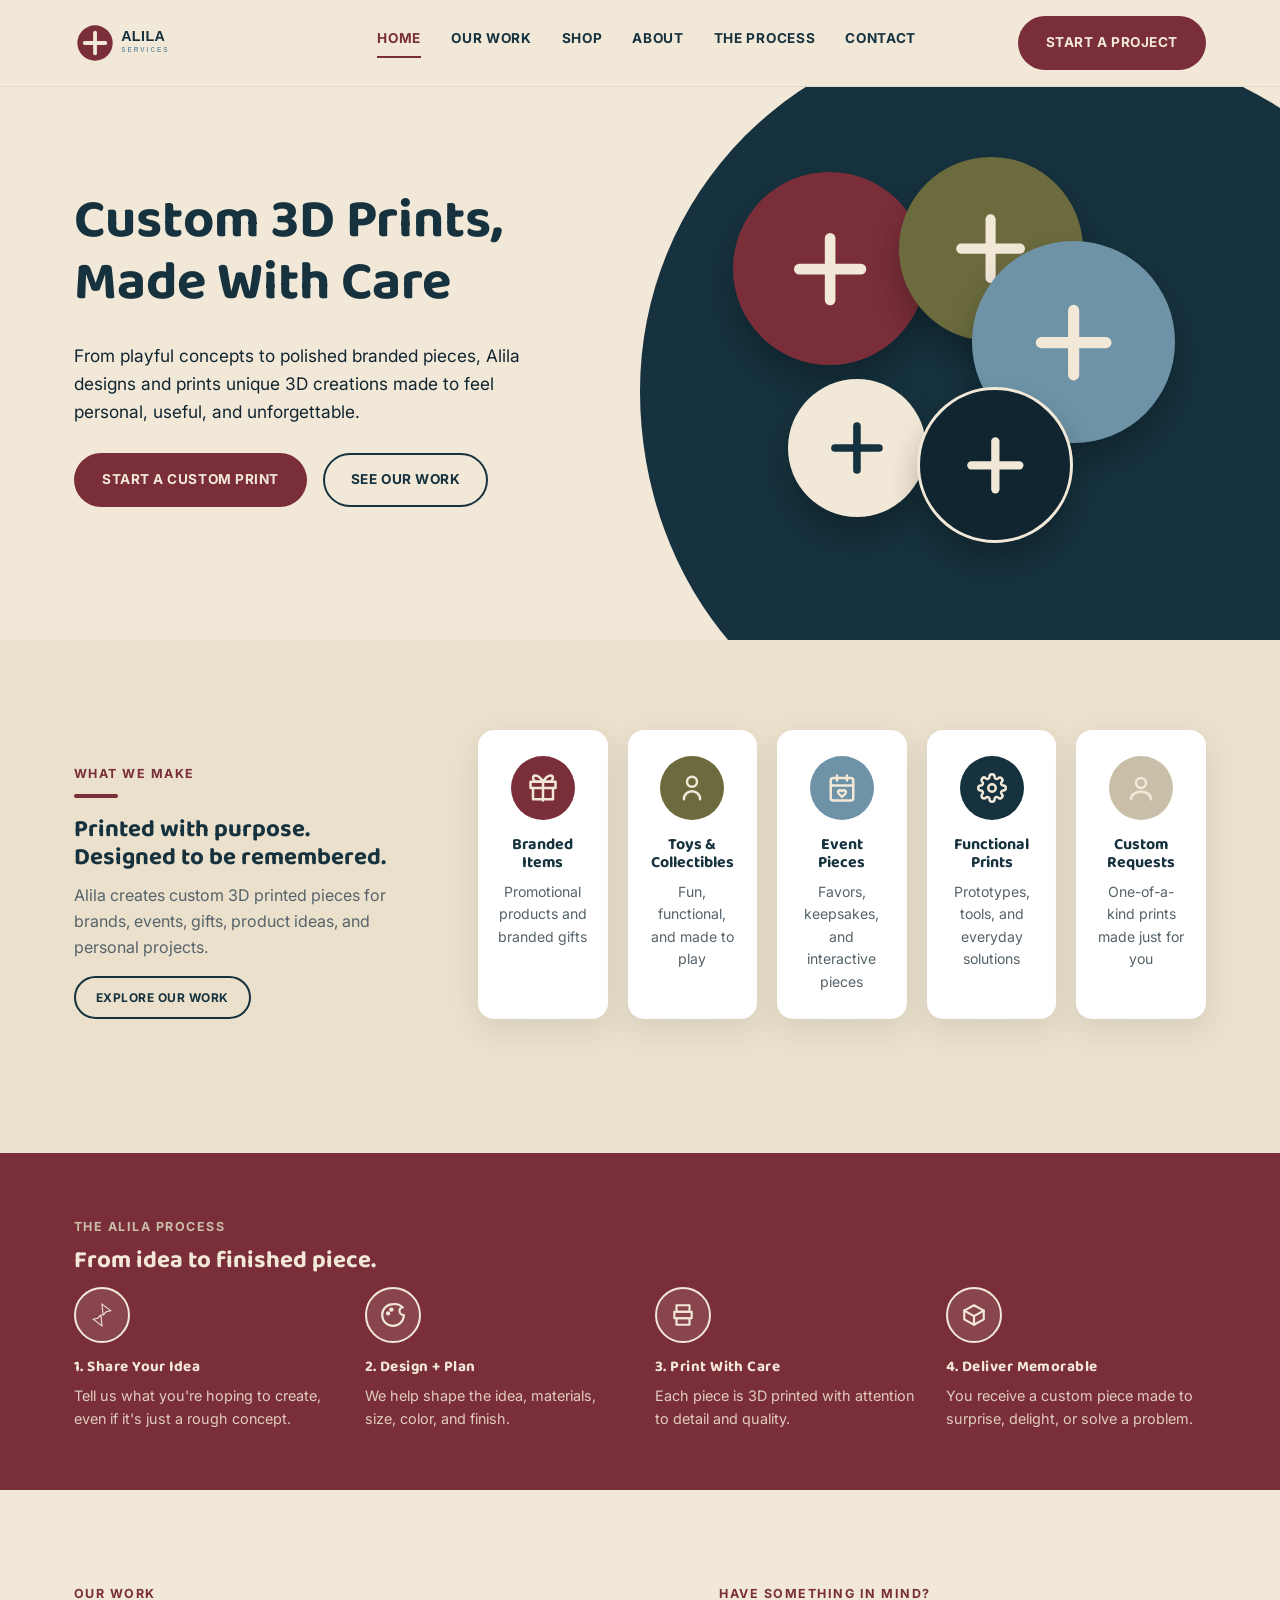
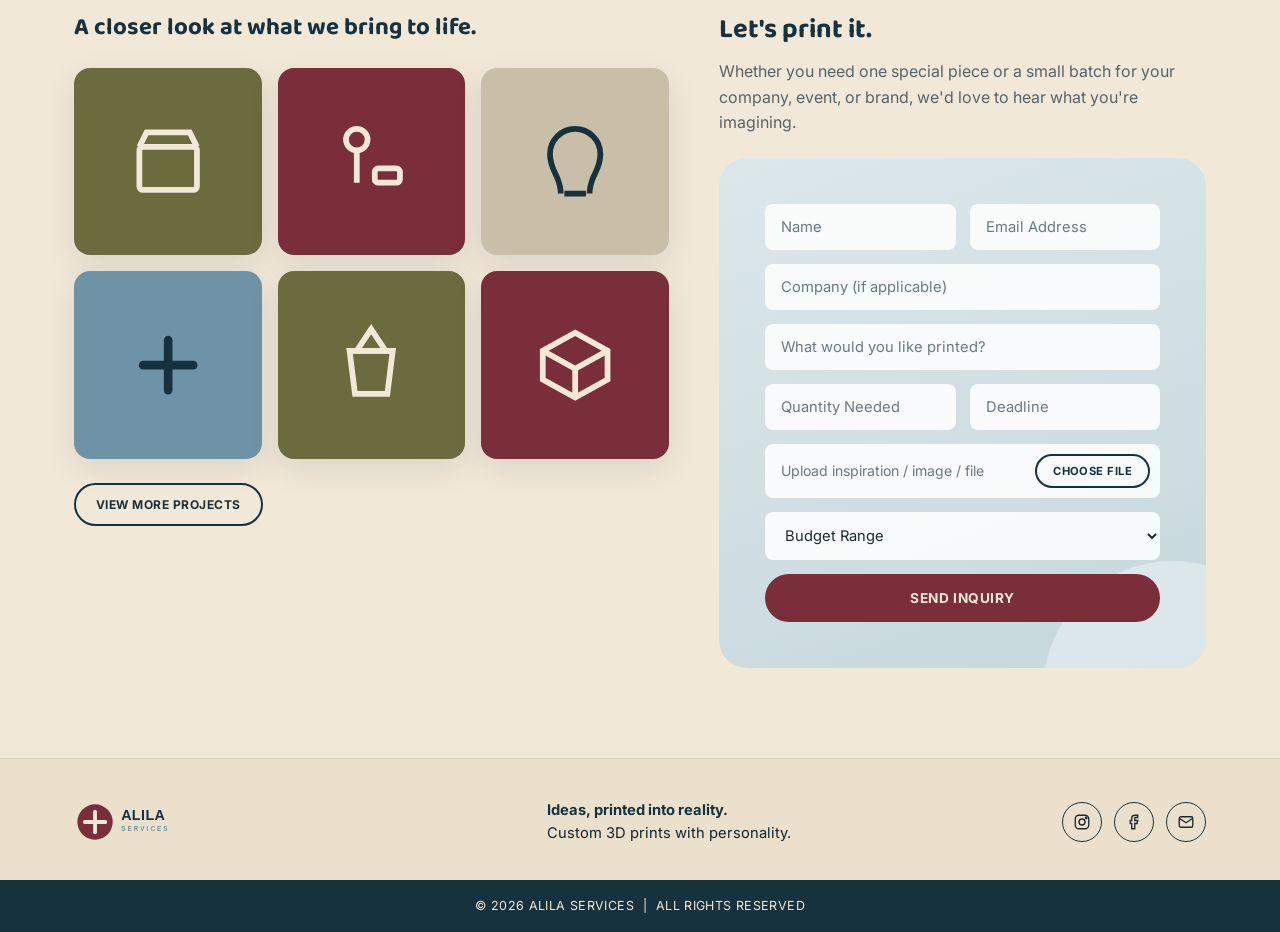
==== index.html @ 11d1a9ea "Add Alila Services multi-page website Home, Our Work, Shop, About, The Process, and Contact pages bu" ====
<!DOCTYPE html>
<html lang="en">
<head>
<meta charset="UTF-8">
<meta name="viewport" content="width=device-width, initial-scale=1.0">
<title>Alila Services | Custom 3D Prints, Made With Care</title>
<meta name="description" content="Alila Services designs and prints custom 3D pieces — branded items, toys, event favors, functional prints, and one-of-a-kind commissions.">
<link rel="icon" href="assets/img/favicon.svg" type="image/svg+xml">
<link rel="stylesheet" href="assets/css/style.css">
</head>
<body>

<!-- ===== Header ===== -->
<header class="site-header">
  <div class="container">
    <a href="index.html" class="brand">
      <img src="assets/img/logo-wordmark.svg" alt="Alila Services">
    </a>
    <nav class="main-nav">
      <a href="index.html" class="active">Home</a>
      <a href="our-work.html">Our Work</a>
      <a href="shop.html">Shop</a>
      <a href="about.html">About</a>
      <a href="process.html">The Process</a>
      <a href="contact.html">Contact</a>
    </nav>
    <div class="header-actions">
      <a href="contact.html" class="btn btn-primary">Start a Project</a>
      <button class="nav-toggle" aria-label="Open menu">
        <span></span><span></span><span></span>
      </button>
    </div>
  </div>
  <nav class="mobile-nav">
    <a href="index.html">Home</a>
    <a href="our-work.html">Our Work</a>
    <a href="shop.html">Shop</a>
    <a href="about.html">About</a>
    <a href="process.html">The Process</a>
    <a href="contact.html">Contact</a>
    <a href="contact.html" class="btn btn-primary btn-block">Start a Project</a>
  </nav>
</header>

<!-- ===== Hero ===== -->
<section class="hero">
  <div class="hero-blob"></div>
  <div class="container">
    <div class="hero-copy">
      <h1>Custom 3D Prints,<br>Made With Care</h1>
      <p class="lead">From playful concepts to polished branded pieces, Alila designs and prints unique 3D creations made to feel personal, useful, and unforgettable.</p>
      <div class="hero-actions">
        <a href="contact.html" class="btn btn-primary">Start a Custom Print</a>
        <a href="our-work.html" class="btn btn-outline">See Our Work</a>
      </div>
    </div>
    <div class="hero-art">
      <div class="coin-cluster">
        <div class="coin c1"><svg viewBox="0 0 100 100"><rect x="45" y="16" width="10" height="68" rx="5" fill="#F2E8D8"/><rect x="16" y="45" width="68" height="10" rx="5" fill="#F2E8D8"/></svg></div>
        <div class="coin c2"><svg viewBox="0 0 100 100"><rect x="45" y="16" width="10" height="68" rx="5" fill="#F2E8D8"/><rect x="16" y="45" width="68" height="10" rx="5" fill="#F2E8D8"/></svg></div>
        <div class="coin c3"><svg viewBox="0 0 100 100"><rect x="45" y="16" width="10" height="68" rx="5" fill="#F2E8D8"/><rect x="16" y="45" width="68" height="10" rx="5" fill="#F2E8D8"/></svg></div>
        <div class="coin c4"><svg viewBox="0 0 100 100"><rect x="45" y="16" width="10" height="68" rx="5" fill="#16323E"/><rect x="16" y="45" width="68" height="10" rx="5" fill="#16323E"/></svg></div>
        <div class="coin c5"><svg viewBox="0 0 100 100"><rect x="45" y="16" width="10" height="68" rx="5" fill="#F2E8D8"/><rect x="16" y="45" width="68" height="10" rx="5" fill="#F2E8D8"/></svg></div>
      </div>
    </div>
  </div>
</section>

<!-- ===== What We Make ===== -->
<section class="section section-soft">
  <div class="container">
    <div class="section-head" style="display:grid;grid-template-columns:1fr 2fr;gap:40px;align-items:end;max-width:none;">
      <div>
        <div class="eyebrow">What We Make</div>
        <div class="rule"></div>
        <h2 style="font-size:1.5rem;">Printed with purpose.<br>Designed to be remembered.</h2>
        <p style="color:#56636a;">Alila creates custom 3D printed pieces for brands, events, gifts, product ideas, and personal projects.</p>
        <a href="our-work.html" class="btn btn-outline btn-sm">Explore Our Work</a>
      </div>
      <div class="grid-5">
        <div class="offer-card">
          <div class="offer-icon bg-maroon"><svg viewBox="0 0 24 24" fill="none" stroke-width="2" stroke-linecap="round" stroke-linejoin="round"><path d="M20 12v9H4v-9"/><path d="M2 7h20v5H2z"/><path d="M12 22V7"/><path d="M12 7S9 2 6 2 4 6 6 7h6z"/><path d="M12 7s3-5 6-5 2 4 0 5h-6z"/></svg></div>
          <h3>Branded Items</h3>
          <p>Promotional products and branded gifts</p>
        </div>
        <div class="offer-card">
          <div class="offer-icon bg-olive"><svg viewBox="0 0 24 24" fill="none" stroke-width="2" stroke-linecap="round" stroke-linejoin="round"><circle cx="12" cy="7" r="4"/><path d="M5.5 21a6.5 6.5 0 0 1 13 0"/></svg></div>
          <h3>Toys &amp; Collectibles</h3>
          <p>Fun, functional, and made to play</p>
        </div>
        <div class="offer-card">
          <div class="offer-icon bg-blue"><svg viewBox="0 0 24 24" fill="none" stroke-width="2" stroke-linecap="round" stroke-linejoin="round"><rect x="3" y="4" width="18" height="18" rx="2"/><path d="M16 2v4M8 2v4M3 10h18"/><path d="M12 14.5c1-1 2.2-1 3 0 .8 1-.5 2.5-3 4.5-2.5-2-3.8-3.5-3-4.5.8-1 2-1 3 0Z"/></svg></div>
          <h3>Event Pieces</h3>
          <p>Favors, keepsakes, and interactive pieces</p>
        </div>
        <div class="offer-card">
          <div class="offer-icon bg-navy"><svg viewBox="0 0 24 24" fill="none" stroke-width="2" stroke-linecap="round" stroke-linejoin="round"><circle cx="12" cy="12" r="3"/><path d="M19.4 15a1.7 1.7 0 0 0 .34 1.87l.06.06a2 2 0 1 1-2.83 2.83l-.06-.06a1.7 1.7 0 0 0-1.87-.34 1.7 1.7 0 0 0-1 1.55V21a2 2 0 0 1-4 0v-.09A1.7 1.7 0 0 0 9 19.4a1.7 1.7 0 0 0-1.87.34l-.06.06a2 2 0 1 1-2.83-2.83l.06-.06A1.7 1.7 0 0 0 4.6 15a1.7 1.7 0 0 0-1.55-1H3a2 2 0 0 1 0-4h.09A1.7 1.7 0 0 0 4.6 9a1.7 1.7 0 0 0-.34-1.87l-.06-.06a2 2 0 1 1 2.83-2.83l.06.06A1.7 1.7 0 0 0 9 4.6a1.7 1.7 0 0 0 1-1.55V3a2 2 0 0 1 4 0v.09a1.7 1.7 0 0 0 1 1.55 1.7 1.7 0 0 0 1.87-.34l.06-.06a2 2 0 1 1 2.83 2.83l-.06.06A1.7 1.7 0 0 0 19.4 9a1.7 1.7 0 0 0 1.55 1H21a2 2 0 0 1 0 4h-.09a1.7 1.7 0 0 0-1.51 1Z"/></svg></div>
          <h3>Functional Prints</h3>
          <p>Prototypes, tools, and everyday solutions</p>
        </div>
        <div class="offer-card">
          <div class="offer-icon bg-tan"><svg viewBox="0 0 24 24" fill="none" stroke-width="2" stroke-linecap="round" stroke-linejoin="round"><circle cx="12" cy="8" r="4"/><path d="M4 21c0-4 4-6 8-6s8 2 8 6"/></svg></div>
          <h3>Custom Requests</h3>
          <p>One-of-a-kind prints made just for you</p>
        </div>
      </div>
    </div>
  </div>
</section>

<!-- ===== Process band ===== -->
<section class="section-tight section-maroon">
  <div class="container">
    <div class="eyebrow on-dark">The Alila Process</div>
    <h2 style="font-size:1.5rem;">From idea to finished piece.</h2>
    <div class="steps">
      <div class="step">
        <div class="step-icon"><svg viewBox="0 0 24 24"><path d="M12 2 L20 8 L16 9 L13 12 Z"/><path d="M12 22 L4 16 L8 15 L11 12 Z"/></svg></div>
        <h3>1. Share Your Idea</h3>
        <p>Tell us what you're hoping to create, even if it's just a rough concept.</p>
      </div>
      <div class="step">
        <div class="step-icon"><svg viewBox="0 0 24 24" stroke-width="2" stroke-linecap="round" stroke-linejoin="round"><path d="M12 2a10 10 0 1 0 10 10 4 4 0 0 1-4-4 3 3 0 0 1 3-3 10 10 0 0 0-9-3Z"/><circle cx="7.5" cy="10.5" r="1"/><circle cx="10.5" cy="7" r="1"/></svg></div>
        <h3>2. Design + Plan</h3>
        <p>We help shape the idea, materials, size, color, and finish.</p>
      </div>
      <div class="step">
        <div class="step-icon"><svg viewBox="0 0 24 24" stroke-width="2" stroke-linecap="round" stroke-linejoin="round"><rect x="6" y="3" width="12" height="6"/><path d="M6 15h12v6H6z"/><path d="M4 9h16v6H4z"/></svg></div>
        <h3>3. Print With Care</h3>
        <p>Each piece is 3D printed with attention to detail and quality.</p>
      </div>
      <div class="step">
        <div class="step-icon"><svg viewBox="0 0 24 24" stroke-width="2" stroke-linecap="round" stroke-linejoin="round"><path d="m21 8-9-5-9 5 9 5 9-5Z"/><path d="M3 8v8l9 5 9-5V8"/><path d="M12 13v8"/></svg></div>
        <h3>4. Deliver Memorable</h3>
        <p>You receive a custom piece made to surprise, delight, or solve a problem.</p>
      </div>
    </div>
  </div>
</section>

<!-- ===== Our Work + Contact ===== -->
<section class="section">
  <div class="container work-split">
    <div>
      <div class="eyebrow">Our Work</div>
      <h2 style="font-size:1.5rem;">A closer look at what we bring to life.</h2>
      <div class="work-grid" style="margin-top:26px;">
        <div class="work-tile bg-olive"><svg viewBox="0 0 24 24" fill="none" stroke="#F2E8D8" stroke-width="1.6"><rect x="4" y="8" width="16" height="12" rx="1"/><path d="M4 8l2-4h12l2 4"/></svg></div>
        <div class="work-tile bg-maroon"><svg viewBox="0 0 24 24" fill="none" stroke="#F2E8D8" stroke-width="1.6"><circle cx="8" cy="6" r="3"/><path d="M8 9v9"/><rect x="13" y="14" width="7" height="4" rx="1"/></svg></div>
        <div class="work-tile bg-tan"><svg viewBox="0 0 24 24" fill="none" stroke="#16323E" stroke-width="1.6"><path d="M9 21h6M8 21c0-5-3-6-3-11a7 7 0 0 1 14 0c0 5-3 6-3 11"/></svg></div>
        <div class="work-tile bg-blue"><svg viewBox="0 0 100 100"><rect x="45" y="16" width="10" height="68" rx="5" fill="#16323E"/><rect x="16" y="45" width="68" height="10" rx="5" fill="#16323E"/></svg></div>
        <div class="work-tile bg-olive"><svg viewBox="0 0 24 24" fill="none" stroke="#F2E8D8" stroke-width="1.6"><path d="M12 2 8 8h8l-4-6Z"/><path d="M6 8h12l-1.5 12h-9L6 8Z"/></svg></div>
        <div class="work-tile bg-maroon"><svg viewBox="0 0 24 24" fill="none" stroke="#F2E8D8" stroke-width="1.6"><path d="M12 3 21 8v8l-9 5-9-5V8l9-5Z"/><path d="M3 8l9 5 9-5M12 13v8"/></svg></div>
      </div>
      <a href="our-work.html" class="btn btn-outline btn-sm" style="margin-top:24px;">View More Projects</a>
    </div>

    <div>
      <div class="eyebrow">Have Something in Mind?</div>
      <h2 style="font-size:1.7rem;">Let's print it.</h2>
      <p style="color:#56636a;margin-bottom:22px;">Whether you need one special piece or a small batch for your company, event, or brand, we'd love to hear what you're imagining.</p>
      <div class="contact-panel">
        <form data-placeholder-form>
          <div class="form-row">
            <input type="text" placeholder="Name" required>
            <input type="email" placeholder="Email Address" required>
          </div>
          <div class="form-row single">
            <input type="text" placeholder="Company (if applicable)">
          </div>
          <div class="form-row single">
            <input type="text" placeholder="What would you like printed?">
          </div>
          <div class="form-row">
            <input type="text" placeholder="Quantity Needed">
            <input type="text" placeholder="Deadline">
          </div>
          <div class="file-row">
            <span>Upload inspiration / image / file</span>
            <button type="button" class="btn btn-outline">Choose File</button>
          </div>
          <div class="form-row single">
            <select>
              <option>Budget Range</option>
              <option>Under $50</option>
              <option>$50 – $150</option>
              <option>$150 – $500</option>
              <option>$500+</option>
            </select>
          </div>
          <button type="submit" class="btn btn-primary btn-block">Send Inquiry</button>
          <p class="form-note" style="display:none;margin-top:12px;font-size:0.82rem;color:var(--navy-dark);"></p>
        </form>
      </div>
    </div>
  </div>
</section>

<!-- ===== Footer ===== -->
<footer class="site-footer">
  <div class="container footer-top">
    <a href="index.html" class="brand">
      <img src="assets/img/logo-wordmark.svg" alt="Alila Services">
    </a>
    <div class="footer-tagline">
      <strong>Ideas, printed into reality.</strong>
      Custom 3D prints with personality.
    </div>
    <div class="footer-social">
      <a href="#" aria-label="Instagram"><svg viewBox="0 0 24 24" fill="none" stroke="currentColor" stroke-width="1.8"><rect x="3" y="3" width="18" height="18" rx="5"/><circle cx="12" cy="12" r="4"/><circle cx="17.5" cy="6.5" r="1"/></svg></a>
      <a href="#" aria-label="Facebook"><svg viewBox="0 0 24 24" fill="none" stroke="currentColor" stroke-width="1.8"><path d="M15 3h-2a4 4 0 0 0-4 4v3H7v4h2v7h4v-7h3l1-4h-4V7a1 1 0 0 1 1-1h3V3Z"/></svg></a>
      <a href="#" aria-label="Email"><svg viewBox="0 0 24 24" fill="none" stroke="currentColor" stroke-width="1.8"><rect x="3" y="5" width="18" height="14" rx="2"/><path d="m3 7 9 6 9-6"/></svg></a>
    </div>
  </div>
  <div class="footer-bottom">© 2026 ALILA SERVICES &nbsp;|&nbsp; ALL RIGHTS RESERVED</div>
</footer>

<script src="assets/js/main.js"></script>
</body>
</html>
---- assets/css/style.css ----
/* ============================================
   Alila Services — shared stylesheet
   ============================================ */

@import url('https://fonts.googleapis.com/css2?family=Baloo+2:wght@500;600;700;800&family=Inter:wght@400;500;600;700&display=swap');

:root {
  --cream: #F2E8D8;
  --cream-soft: #EBE0CC;
  --navy: #16323E;
  --navy-dark: #102530;
  --maroon: #7A2E39;
  --maroon-dark: #632530;
  --olive: #6B6B3E;
  --dusty-blue: #6E93A6;
  --tan: #C9BFA8;
  --ink: #1D2B2F;
  --white: #FFFFFF;

  --font-head: 'Baloo 2', 'Poppins', sans-serif;
  --font-body: 'Inter', system-ui, sans-serif;

  --radius-sm: 8px;
  --radius-md: 16px;
  --radius-lg: 28px;
  --shadow-card: 0 10px 30px rgba(22, 50, 62, 0.10);
  --container: 1180px;
}

* { box-sizing: border-box; }
html { scroll-behavior: smooth; }

body {
  margin: 0;
  background: var(--cream);
  color: var(--ink);
  font-family: var(--font-body);
  line-height: 1.6;
  -webkit-font-smoothing: antialiased;
}

img { max-width: 100%; display: block; }

h1, h2, h3, h4 {
  font-family: var(--font-head);
  color: var(--navy);
  margin: 0 0 0.5em;
  line-height: 1.15;
}

h1 { font-size: clamp(2.2rem, 4.5vw, 3.4rem); }
h2 { font-size: clamp(1.7rem, 3vw, 2.3rem); }
h3 { font-size: 1.25rem; }

p { margin: 0 0 1em; }

a { color: inherit; text-decoration: none; }

.container {
  max-width: var(--container);
  margin: 0 auto;
  padding: 0 24px;
}

.eyebrow {
  display: inline-block;
  font-family: var(--font-body);
  font-weight: 700;
  font-size: 0.78rem;
  letter-spacing: 0.12em;
  text-transform: uppercase;
  color: var(--maroon);
  margin-bottom: 10px;
}
.eyebrow.on-dark { color: var(--tan); }

.rule {
  width: 44px;
  height: 4px;
  border-radius: 2px;
  background: var(--maroon);
  margin: 0 0 18px;
}

/* -------- Buttons -------- */
.btn {
  display: inline-flex;
  align-items: center;
  gap: 8px;
  font-family: var(--font-body);
  font-weight: 700;
  font-size: 0.85rem;
  letter-spacing: 0.04em;
  text-transform: uppercase;
  padding: 14px 26px;
  border-radius: 999px;
  border: 2px solid transparent;
  cursor: pointer;
  transition: transform 0.15s ease, box-shadow 0.15s ease, background 0.15s ease, color 0.15s ease;
  white-space: nowrap;
}
.btn:hover { transform: translateY(-2px); }

.btn-primary {
  background: var(--maroon);
  color: var(--cream);
}
.btn-primary:hover { background: var(--maroon-dark); box-shadow: 0 8px 20px rgba(122,46,57,0.35); }

.btn-outline {
  background: transparent;
  border-color: var(--navy);
  color: var(--navy);
}
.btn-outline:hover { background: var(--navy); color: var(--cream); }

.btn-outline.on-dark {
  border-color: var(--cream);
  color: var(--cream);
}
.btn-outline.on-dark:hover { background: var(--cream); color: var(--navy); }

.btn-light {
  background: var(--cream);
  color: var(--navy);
}
.btn-light:hover { background: var(--white); }

.btn-sm { padding: 10px 20px; font-size: 0.75rem; }
.btn-block { width: 100%; justify-content: center; }

/* -------- Header -------- */
.site-header {
  position: sticky;
  top: 0;
  z-index: 100;
  background: var(--cream);
  border-bottom: 1px solid rgba(22,50,62,0.08);
}
.site-header .container {
  display: flex;
  align-items: center;
  justify-content: space-between;
  padding-top: 16px;
  padding-bottom: 16px;
  gap: 24px;
}
.brand { display: flex; align-items: center; gap: 12px; }
.brand img { height: 42px; width: auto; }

.main-nav {
  display: flex;
  align-items: center;
  gap: 30px;
}
.main-nav a {
  font-weight: 700;
  font-size: 0.85rem;
  letter-spacing: 0.05em;
  text-transform: uppercase;
  color: var(--navy);
  padding-bottom: 6px;
  border-bottom: 2px solid transparent;
  transition: border-color 0.15s ease, color 0.15s ease;
}
.main-nav a:hover,
.main-nav a.active { border-color: var(--maroon); color: var(--maroon); }

.header-actions { display: flex; align-items: center; gap: 22px; }

.nav-toggle {
  display: none;
  background: none;
  border: none;
  cursor: pointer;
  padding: 8px;
}
.nav-toggle span {
  display: block;
  width: 26px;
  height: 3px;
  margin: 5px 0;
  background: var(--navy);
  border-radius: 2px;
}

/* -------- Hero -------- */
.hero {
  position: relative;
  overflow: hidden;
  padding: 70px 0 100px;
}
.hero-blob {
  position: absolute;
  top: -10%;
  right: -12%;
  width: 62%;
  height: 130%;
  background: var(--navy);
  border-radius: 45% 55% 60% 40% / 50% 45% 55% 50%;
  z-index: 0;
}
.hero .container {
  position: relative;
  z-index: 1;
  display: grid;
  grid-template-columns: 1fr 1fr;
  gap: 50px;
  align-items: center;
}
.hero-copy p.lead {
  font-size: 1.08rem;
  max-width: 44ch;
  color: var(--navy-dark);
}
.hero-actions {
  display: flex;
  gap: 16px;
  margin-top: 28px;
  flex-wrap: wrap;
}
.hero-art {
  position: relative;
  min-height: 380px;
  display: flex;
  align-items: center;
  justify-content: center;
}
.coin-cluster {
  position: relative;
  width: 100%;
  max-width: 460px;
  aspect-ratio: 1.2 / 1;
}
.coin {
  position: absolute;
  border-radius: 50%;
  display: flex;
  align-items: center;
  justify-content: center;
  box-shadow: 0 18px 30px rgba(0,0,0,0.25);
}
.coin svg { width: 55%; height: 55%; }
.coin.c1 { width: 42%; aspect-ratio:1; background: var(--maroon); top: 4%; left: 6%; }
.coin.c2 { width: 40%; aspect-ratio:1; background: var(--olive); top: 0; left: 42%; }
.coin.c3 { width: 44%; aspect-ratio:1; background: var(--dusty-blue); top: 22%; left: 58%; }
.coin.c4 { width: 30%; aspect-ratio:1; background: var(--cream); top: 58%; left: 18%; }
.coin.c5 { width: 34%; aspect-ratio:1; background: var(--navy-dark); top: 60%; left: 46%; border: 3px solid var(--cream); }

/* -------- Sections -------- */
.section { padding: 90px 0; }
.section-tight { padding: 60px 0; }
.section-maroon { background: var(--maroon); color: var(--cream); }
.section-maroon h2, .section-maroon h3 { color: var(--cream); }
.section-navy { background: var(--navy); color: var(--cream); }
.section-navy h2, .section-navy h3 { color: var(--cream); }
.section-soft { background: var(--cream-soft); }

.section-head { max-width: 640px; margin-bottom: 44px; }
.section-head.center { margin-left: auto; margin-right: auto; text-align: center; }

/* -------- What we make cards -------- */
.grid-5 {
  display: grid;
  grid-template-columns: repeat(5, 1fr);
  gap: 20px;
}
.offer-card {
  background: var(--white);
  border-radius: var(--radius-md);
  padding: 26px 20px;
  text-align: center;
  box-shadow: var(--shadow-card);
}
.offer-icon {
  width: 64px;
  height: 64px;
  border-radius: 50%;
  margin: 0 auto 16px;
  display: flex;
  align-items: center;
  justify-content: center;
}
.offer-icon svg { width: 30px; height: 30px; stroke: var(--cream); }
.offer-card h3 { font-size: 1rem; margin-bottom: 8px; }
.offer-card p { font-size: 0.88rem; color: #56636a; margin: 0; }

.bg-maroon { background: var(--maroon); }
.bg-olive { background: var(--olive); }
.bg-blue { background: var(--dusty-blue); }
.bg-navy { background: var(--navy); }
.bg-tan { background: var(--tan); }

/* -------- Process steps -------- */
.steps {
  display: grid;
  grid-template-columns: repeat(4, 1fr);
  gap: 30px;
  margin-top: 10px;
}
.step { position: relative; padding-left: 0; }
.step-icon {
  width: 56px;
  height: 56px;
  border-radius: 50%;
  background: rgba(242,232,216,0.12);
  border: 2px solid var(--cream);
  display: flex;
  align-items: center;
  justify-content: center;
  margin-bottom: 16px;
}
.step-icon svg { width: 26px; height: 26px; stroke: var(--cream); fill: none; }
.step h3 { font-size: 0.95rem; letter-spacing: 0.03em; }
.step p { font-size: 0.9rem; opacity: 0.85; margin: 0; }

/* -------- Work / gallery grid -------- */
.work-split {
  display: grid;
  grid-template-columns: 1.1fr 0.9fr;
  gap: 50px;
  align-items: start;
}
.work-grid {
  display: grid;
  grid-template-columns: repeat(3, 1fr);
  gap: 16px;
}
.work-tile {
  aspect-ratio: 1;
  border-radius: var(--radius-md);
  overflow: hidden;
  position: relative;
  box-shadow: var(--shadow-card);
  display: flex;
  align-items: center;
  justify-content: center;
}
.work-tile svg { width: 46%; height: 46%; }
.work-tile .tile-label {
  position: absolute;
  bottom: 10px;
  left: 12px;
  right: 12px;
  font-size: 0.72rem;
  font-weight: 700;
  letter-spacing: 0.04em;
  text-transform: uppercase;
  color: rgba(255,255,255,0.9);
}

.gallery-filters {
  display: flex;
  flex-wrap: wrap;
  gap: 10px;
  margin-bottom: 34px;
}
.filter-btn {
  border: 2px solid var(--navy);
  background: transparent;
  color: var(--navy);
  padding: 9px 18px;
  border-radius: 999px;
  font-weight: 700;
  font-size: 0.8rem;
  letter-spacing: 0.03em;
  text-transform: uppercase;
  cursor: pointer;
  transition: all 0.15s ease;
}
.filter-btn:hover { background: rgba(22,50,62,0.08); }
.filter-btn.active { background: var(--navy); color: var(--cream); }

.gallery-grid {
  display: grid;
  grid-template-columns: repeat(3, 1fr);
  gap: 22px;
}
.gallery-item { display: none; }
.gallery-item.show { display: block; }
.gallery-card {
  border-radius: var(--radius-md);
  overflow: hidden;
  box-shadow: var(--shadow-card);
  background: var(--white);
}
.gallery-thumb {
  aspect-ratio: 1;
  display: flex;
  align-items: center;
  justify-content: center;
}
.gallery-thumb svg { width: 42%; height: 42%; }
.gallery-card-body { padding: 16px 18px 20px; }
.gallery-card-body h3 { font-size: 1rem; margin-bottom: 4px; }
.gallery-tag {
  display: inline-block;
  font-size: 0.7rem;
  font-weight: 700;
  letter-spacing: 0.04em;
  text-transform: uppercase;
  color: var(--maroon);
}

/* -------- Contact form -------- */
.contact-panel {
  background: var(--dusty-blue);
  background: linear-gradient(160deg, #DCE7EA 0%, #C6D8DD 100%);
  border-radius: var(--radius-lg);
  padding: 46px;
  position: relative;
  overflow: hidden;
}
.contact-panel::after {
  content: "";
  position: absolute;
  bottom: -30%;
  right: -20%;
  width: 260px;
  height: 260px;
  background: rgba(255,255,255,0.35);
  border-radius: 50%;
}
.contact-panel form { position: relative; z-index: 1; }

.form-row { display: grid; grid-template-columns: 1fr 1fr; gap: 14px; margin-bottom: 14px; }
.form-row.single { grid-template-columns: 1fr; }

input, select, textarea {
  width: 100%;
  font-family: var(--font-body);
  font-size: 0.92rem;
  padding: 14px 16px;
  border: none;
  border-radius: var(--radius-sm);
  background: rgba(255,255,255,0.85);
  color: var(--ink);
}
input::placeholder, textarea::placeholder { color: #6b7a80; }
textarea { resize: vertical; min-height: 90px; }

.file-row {
  display: flex;
  align-items: center;
  justify-content: space-between;
  background: rgba(255,255,255,0.85);
  border-radius: var(--radius-sm);
  padding: 10px 10px 10px 16px;
  margin-bottom: 14px;
  font-size: 0.88rem;
  color: #6b7a80;
}
.file-row .btn { padding: 8px 16px; font-size: 0.7rem; }

/* -------- Product / shop cards -------- */
.product-grid {
  display: grid;
  grid-template-columns: repeat(3, 1fr);
  gap: 26px;
}
.product-card {
  background: var(--white);
  border-radius: var(--radius-md);
  overflow: hidden;
  box-shadow: var(--shadow-card);
  display: flex;
  flex-direction: column;
}
.product-thumb {
  aspect-ratio: 1;
  display: flex;
  align-items: center;
  justify-content: center;
  position: relative;
}
.product-thumb svg { width: 40%; height: 40%; }
.product-badge {
  position: absolute;
  top: 12px;
  left: 12px;
  background: var(--maroon);
  color: var(--cream);
  font-size: 0.68rem;
  font-weight: 700;
  letter-spacing: 0.04em;
  text-transform: uppercase;
  padding: 5px 10px;
  border-radius: 999px;
}
.product-body { padding: 18px 20px 22px; display: flex; flex-direction: column; gap: 10px; flex: 1; }
.product-body h3 { margin: 0; font-size: 1.02rem; }
.product-price { font-family: var(--font-head); font-weight: 700; color: var(--maroon); font-size: 1.15rem; }
.product-desc { font-size: 0.86rem; color: #56636a; margin: 0; flex: 1; }

/* -------- Testimonials / stats -------- */
.stats-row {
  display: grid;
  grid-template-columns: repeat(4, 1fr);
  gap: 20px;
  text-align: center;
}
.stat h2 { color: var(--cream); margin-bottom: 4px; }
.stat p { text-transform: uppercase; letter-spacing: 0.05em; font-size: 0.78rem; opacity: 0.85; margin: 0; }

.social-strip {
  display: flex;
  align-items: center;
  justify-content: center;
  gap: 40px;
  flex-wrap: wrap;
  padding: 34px 0;
}
.social-strip a {
  display: flex;
  align-items: center;
  gap: 10px;
  font-weight: 700;
  font-size: 0.9rem;
  color: var(--navy);
}
.social-strip svg { width: 22px; height: 22px; }

/* -------- Two column content -------- */
.split {
  display: grid;
  grid-template-columns: 1fr 1fr;
  gap: 60px;
  align-items: center;
}
.split.reverse .split-media { order: 2; }
.split-media {
  border-radius: var(--radius-lg);
  min-height: 340px;
  display: flex;
  align-items: center;
  justify-content: center;
}
.split-media svg { width: 34%; height: 34%; }

/* -------- Footer -------- */
.site-footer {
  background: var(--cream-soft);
  border-top: 1px solid rgba(22,50,62,0.08);
  padding: 40px 0 0;
}
.footer-top {
  display: flex;
  align-items: center;
  justify-content: space-between;
  gap: 30px;
  flex-wrap: wrap;
  padding-bottom: 34px;
}
.footer-tagline { font-size: 0.92rem; color: var(--navy-dark); }
.footer-tagline strong { display: block; color: var(--navy); }
.footer-social { display: flex; gap: 12px; }
.footer-social a {
  width: 40px;
  height: 40px;
  border-radius: 50%;
  border: 1.5px solid var(--navy);
  display: flex;
  align-items: center;
  justify-content: center;
  transition: background 0.15s ease, color 0.15s ease;
}
.footer-social svg { width: 18px; height: 18px; }
.footer-social a:hover { background: var(--navy); color: var(--cream); }
.footer-bottom {
  background: var(--navy);
  color: var(--cream);
  text-align: center;
  font-size: 0.78rem;
  letter-spacing: 0.03em;
  padding: 16px 0;
}

/* -------- Page hero (inner pages) -------- */
.page-hero {
  padding: 56px 0 40px;
  border-bottom: 1px solid rgba(22,50,62,0.08);
}
.page-hero .eyebrow { margin-bottom: 6px; }
.page-hero p.lead { max-width: 60ch; color: var(--navy-dark); }
.breadcrumb { font-size: 0.8rem; color: var(--maroon); font-weight: 700; margin-bottom: 10px; }

/* -------- CTA banner -------- */
.cta-banner {
  border-radius: var(--radius-lg);
  padding: 60px;
  text-align: center;
  background: var(--navy);
  color: var(--cream);
}
.cta-banner h2 { color: var(--cream); }
.cta-actions { display: flex; gap: 16px; justify-content: center; margin-top: 20px; flex-wrap: wrap; }

/* -------- Responsive -------- */
@media (max-width: 980px) {
  .main-nav { display: none; }
  .nav-toggle { display: block; }
  .header-actions .btn-primary { display: none; }
  .hero .container, .split, .work-split { grid-template-columns: 1fr; }
  .hero-art { min-height: 300px; }
  .grid-5 { grid-template-columns: repeat(2, 1fr); }
  .steps { grid-template-columns: repeat(2, 1fr); }
  .product-grid, .gallery-grid, .work-grid { grid-template-columns: repeat(2, 1fr); }
  .stats-row { grid-template-columns: repeat(2, 1fr); }
  .form-row { grid-template-columns: 1fr; }
  .footer-top { flex-direction: column; text-align: center; }
}

@media (max-width: 600px) {
  .grid-5, .product-grid, .gallery-grid, .work-grid, .stats-row { grid-template-columns: 1fr 1fr; }
  .cta-banner { padding: 40px 24px; }
  .contact-panel { padding: 28px; }
}

/* -------- Mobile nav drawer -------- */
.mobile-nav {
  display: none;
  flex-direction: column;
  background: var(--cream);
  border-bottom: 1px solid rgba(22,50,62,0.08);
  padding: 10px 24px 22px;
}
.mobile-nav.open { display: flex; }
.mobile-nav a {
  padding: 12px 0;
  font-weight: 700;
  text-transform: uppercase;
  font-size: 0.85rem;
  color: var(--navy);
  border-bottom: 1px solid rgba(22,50,62,0.08);
}
.mobile-nav .btn { margin-top: 16px; }
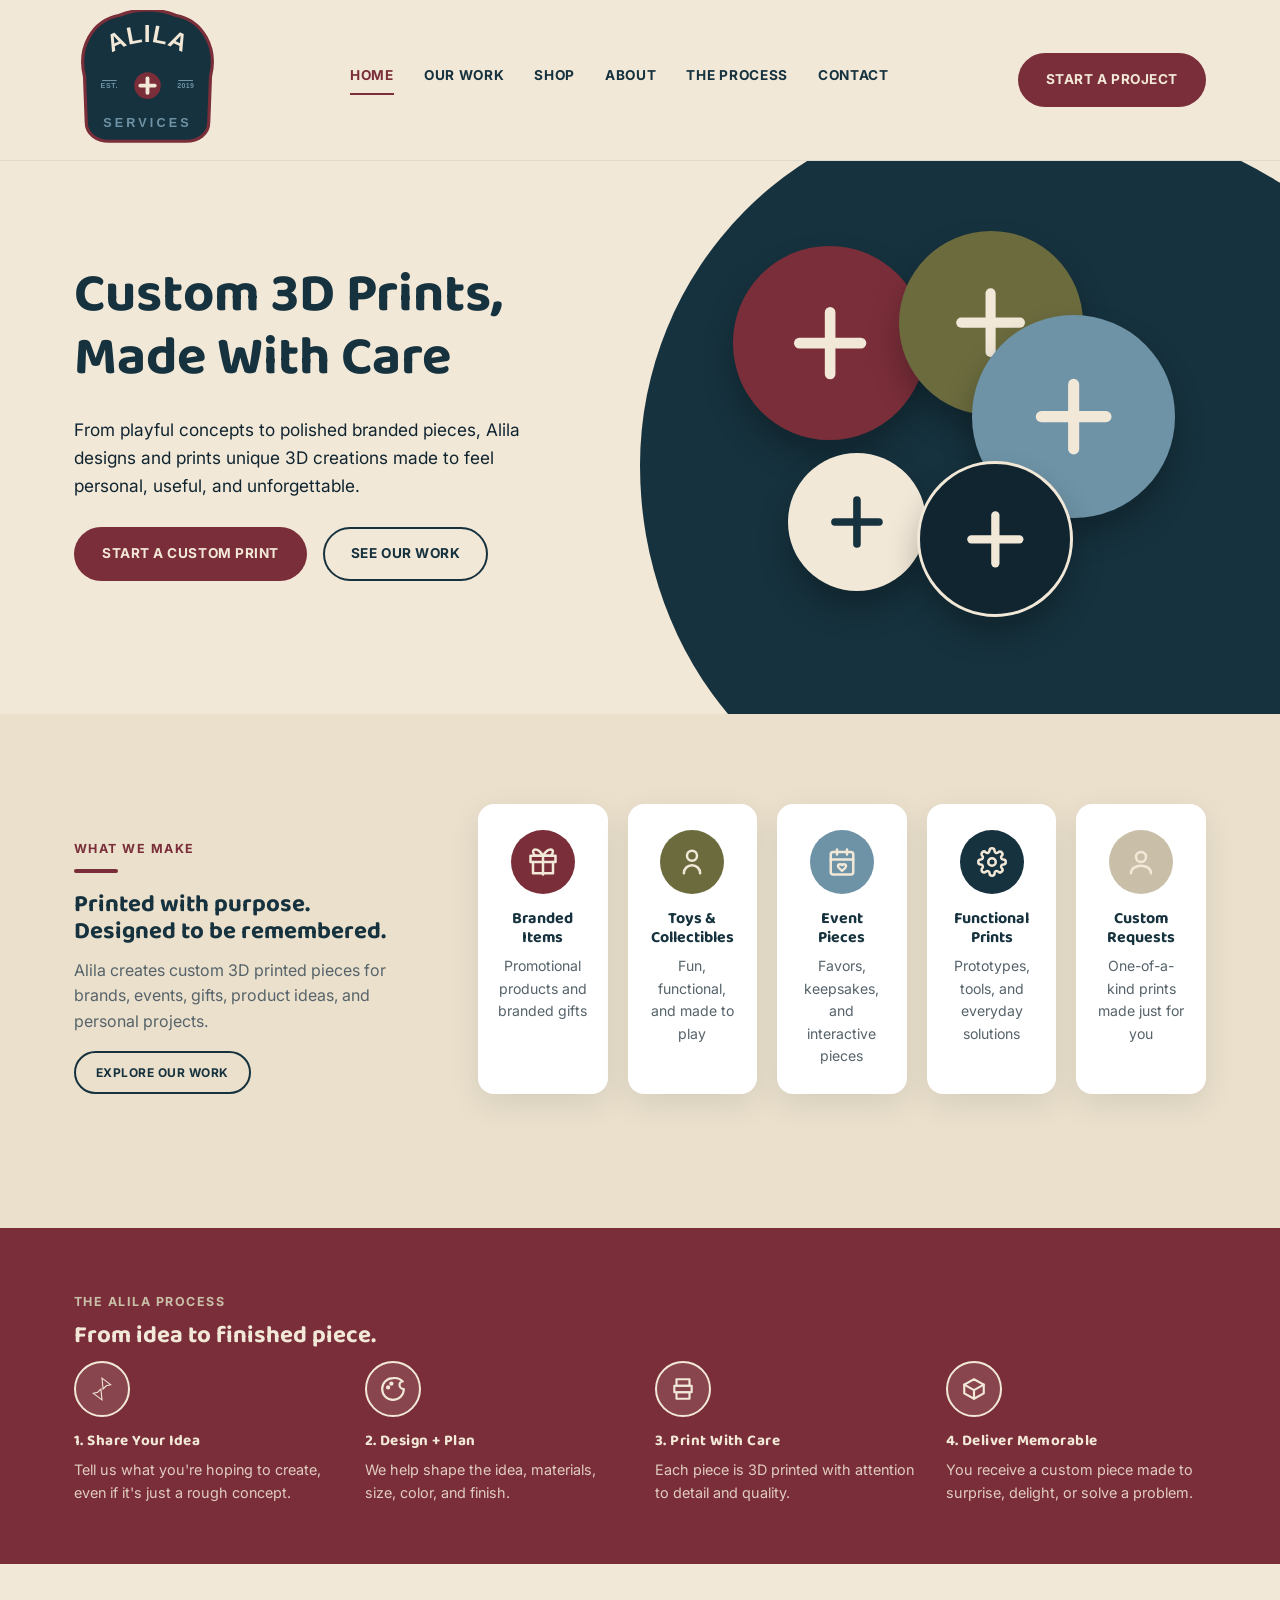
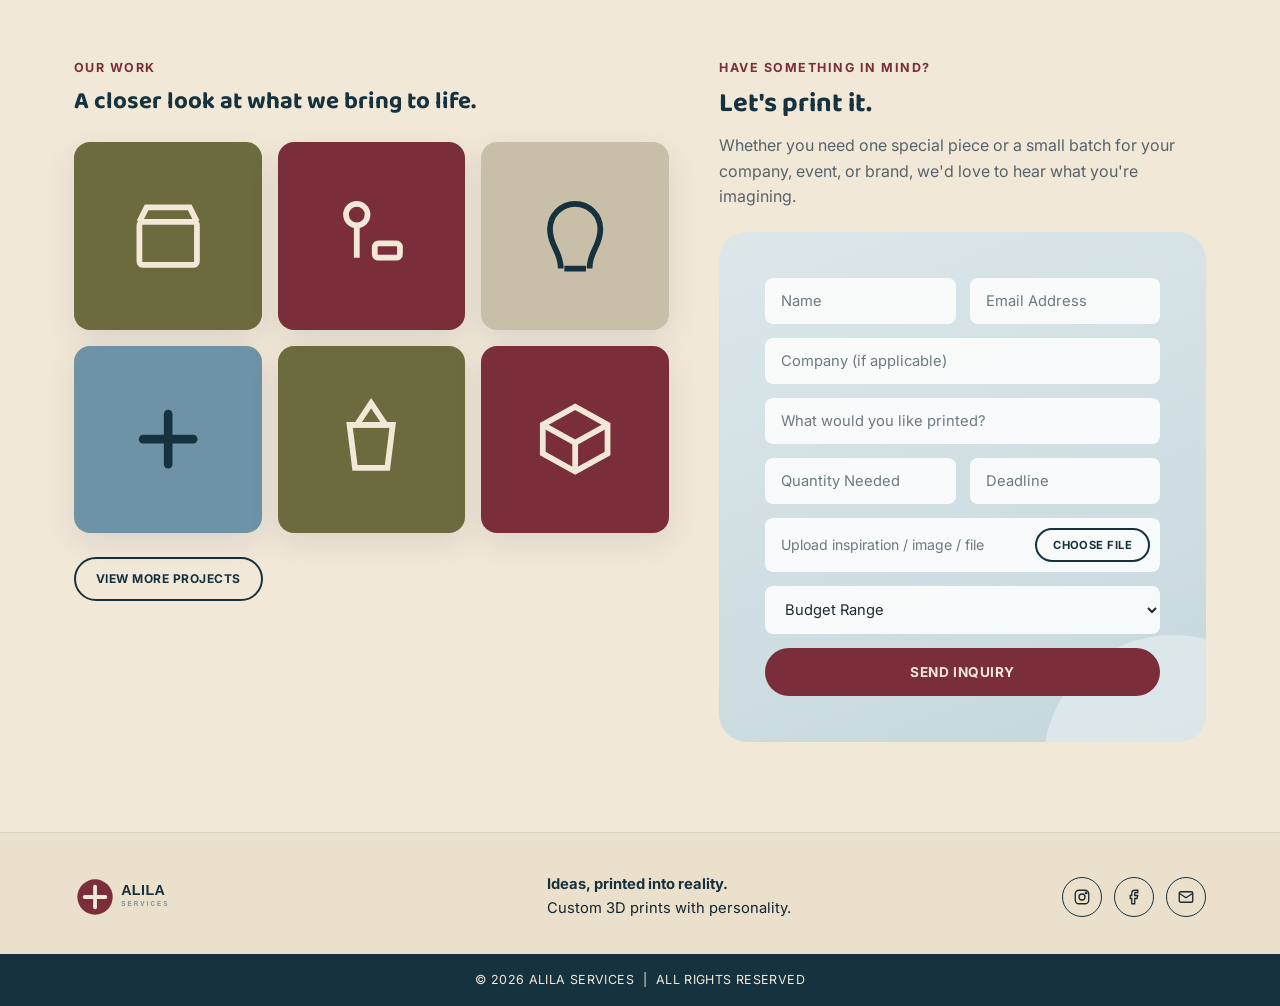
==== commit 172488c2: "Swap header logo for the real Alila badge mark, sized up Recreated the provided badge logo (arched A" ====
--- a/index.html
+++ b/index.html
@@ -14,7 +14,7 @@
 <header class="site-header">
   <div class="container">
     <a href="index.html" class="brand">
-      <img src="assets/img/logo-wordmark.svg" alt="Alila Services">
+      <img src="assets/img/logo-badge.svg" alt="Alila Services" class="brand-badge">
     </a>
     <nav class="main-nav">
       <a href="index.html" class="active">Home</a>
--- a/assets/css/style.css
+++ b/assets/css/style.css
@@ -141,12 +141,13 @@
   display: flex;
   align-items: center;
   justify-content: space-between;
-  padding-top: 16px;
-  padding-bottom: 16px;
+  padding-top: 10px;
+  padding-bottom: 10px;
   gap: 24px;
 }
 .brand { display: flex; align-items: center; gap: 12px; }
 .brand img { height: 42px; width: auto; }
+.brand img.brand-badge { height: 140px; }
 
 .main-nav {
   display: flex;
@@ -600,6 +601,7 @@
   .main-nav { display: none; }
   .nav-toggle { display: block; }
   .header-actions .btn-primary { display: none; }
+  .brand img.brand-badge { height: 84px; }
   .hero .container, .split, .work-split { grid-template-columns: 1fr; }
   .hero-art { min-height: 300px; }
   .grid-5 { grid-template-columns: repeat(2, 1fr); }
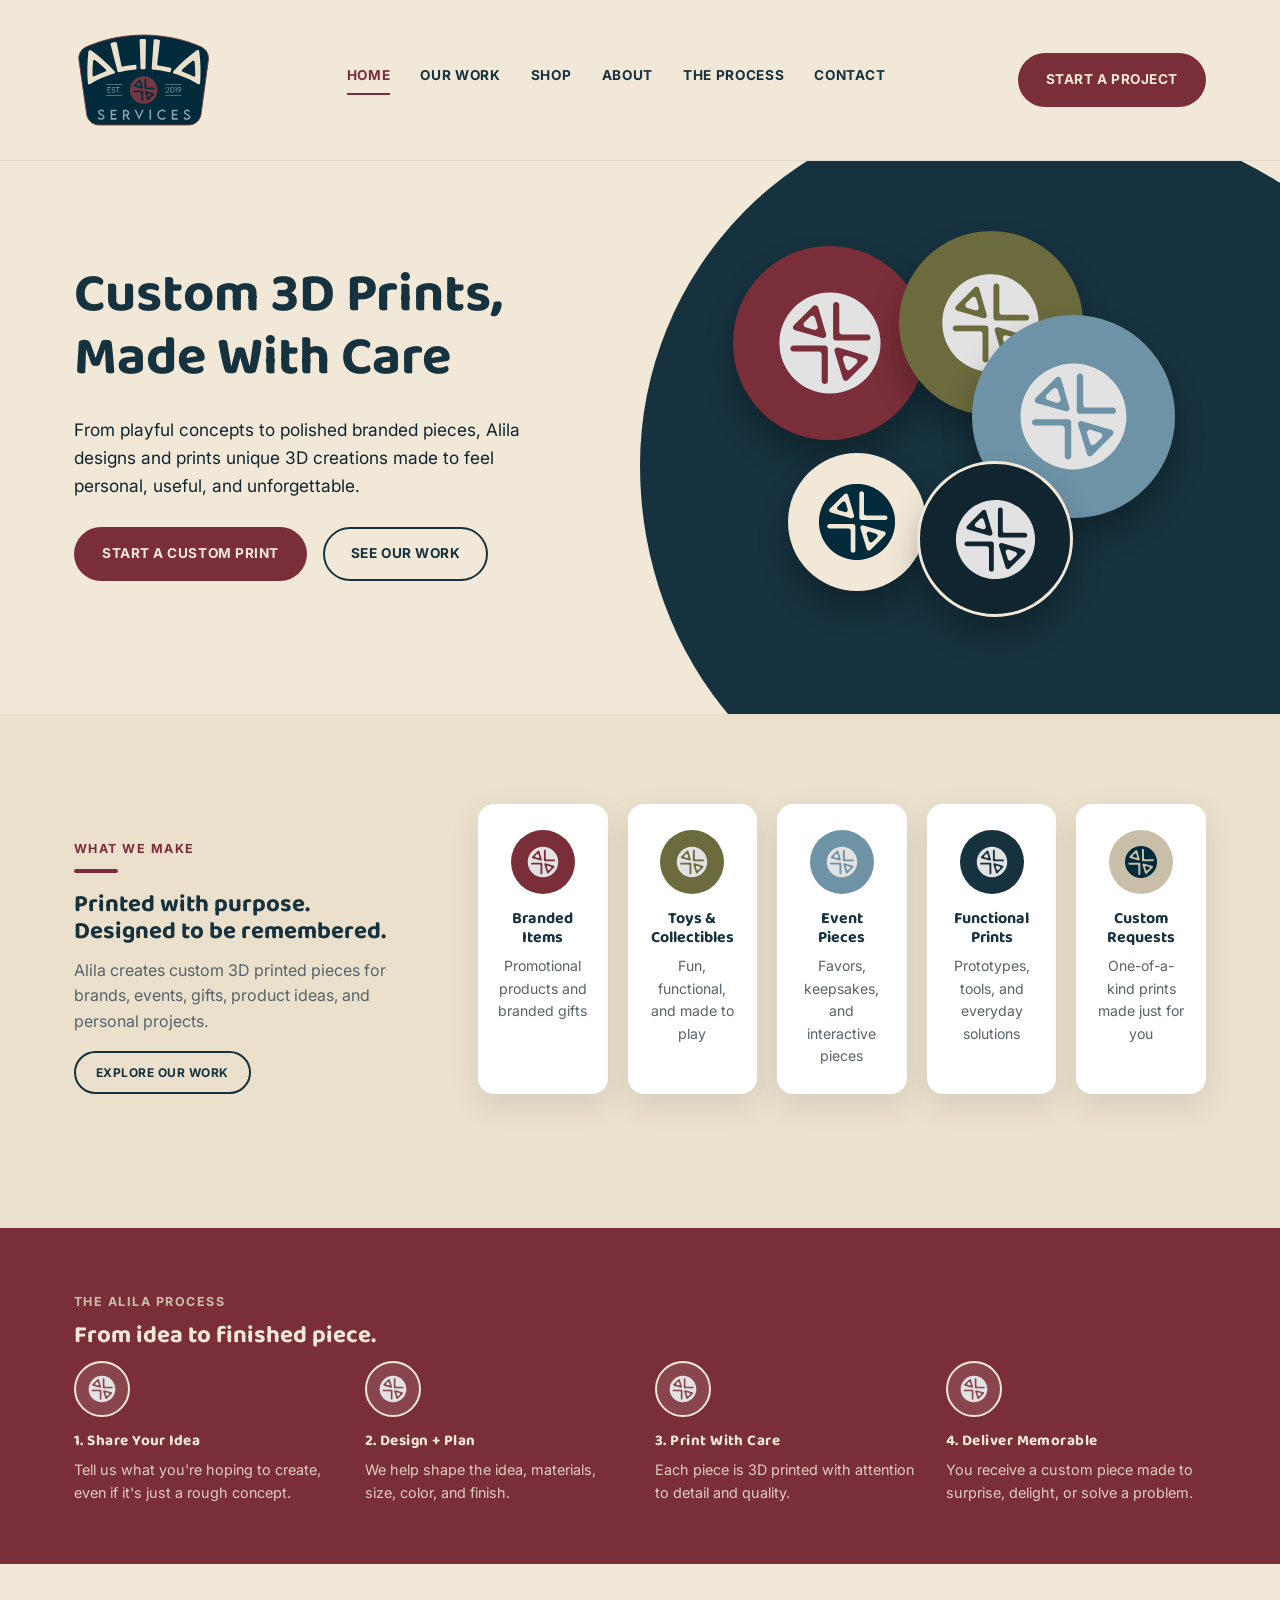
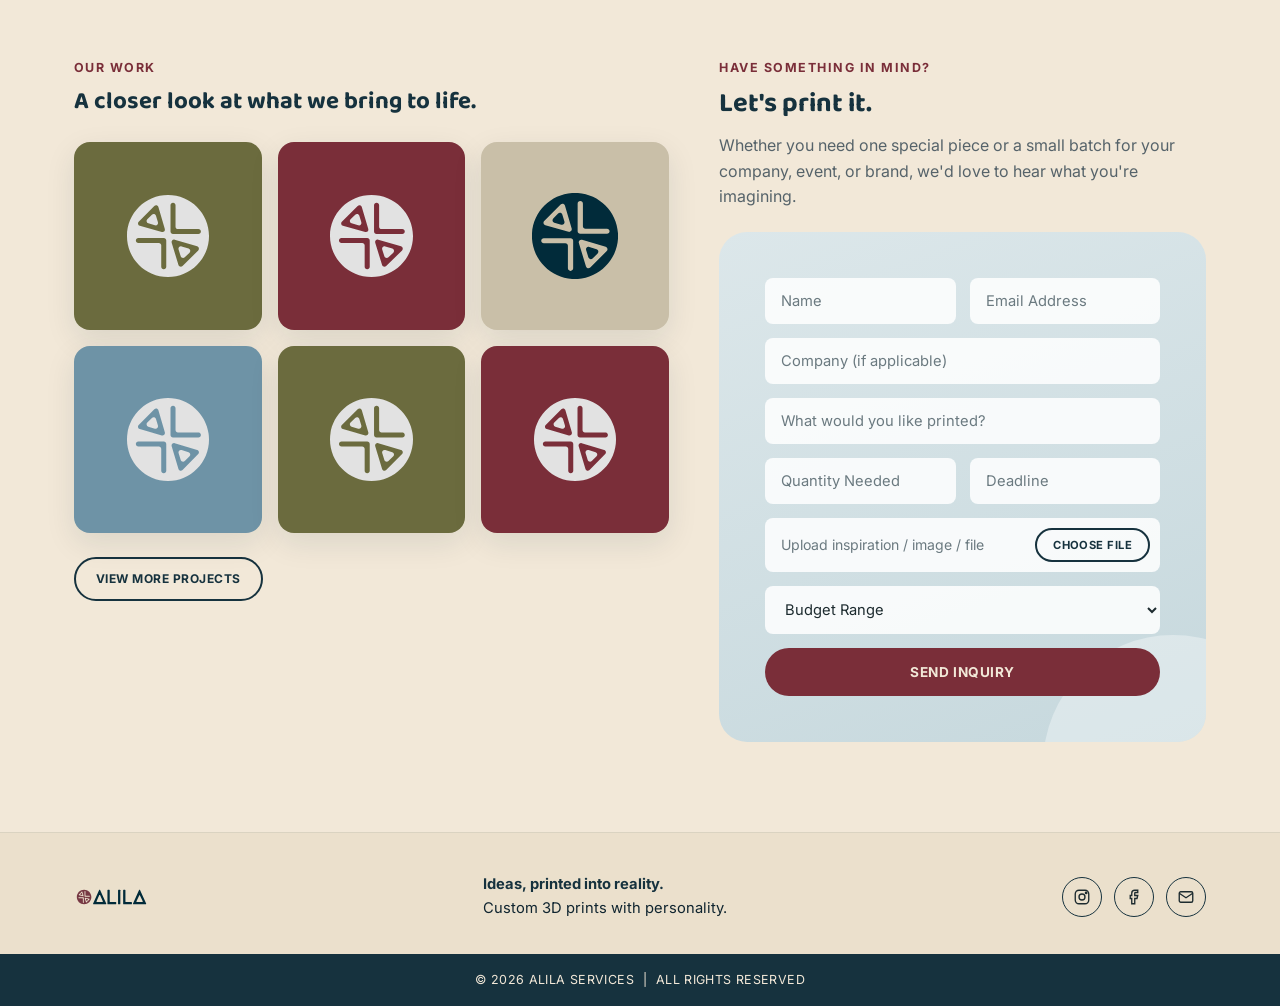
==== commit 6226d7e8: "Replace all placeholder icons with the real Alila brand mark Every hand-drawn decorative icon (hero " ====
--- a/index.html
+++ b/index.html
@@ -56,11 +56,11 @@
     </div>
     <div class="hero-art">
       <div class="coin-cluster">
-        <div class="coin c1"><svg viewBox="0 0 100 100"><rect x="45" y="16" width="10" height="68" rx="5" fill="#F2E8D8"/><rect x="16" y="45" width="68" height="10" rx="5" fill="#F2E8D8"/></svg></div>
-        <div class="coin c2"><svg viewBox="0 0 100 100"><rect x="45" y="16" width="10" height="68" rx="5" fill="#F2E8D8"/><rect x="16" y="45" width="68" height="10" rx="5" fill="#F2E8D8"/></svg></div>
-        <div class="coin c3"><svg viewBox="0 0 100 100"><rect x="45" y="16" width="10" height="68" rx="5" fill="#F2E8D8"/><rect x="16" y="45" width="68" height="10" rx="5" fill="#F2E8D8"/></svg></div>
-        <div class="coin c4"><svg viewBox="0 0 100 100"><rect x="45" y="16" width="10" height="68" rx="5" fill="#16323E"/><rect x="16" y="45" width="68" height="10" rx="5" fill="#16323E"/></svg></div>
-        <div class="coin c5"><svg viewBox="0 0 100 100"><rect x="45" y="16" width="10" height="68" rx="5" fill="#F2E8D8"/><rect x="16" y="45" width="68" height="10" rx="5" fill="#F2E8D8"/></svg></div>
+        <div class="coin c1"><img src="assets/img/mark-light.svg" alt=""></div>
+        <div class="coin c2"><img src="assets/img/mark-light.svg" alt=""></div>
+        <div class="coin c3"><img src="assets/img/mark-light.svg" alt=""></div>
+        <div class="coin c4"><img src="assets/img/mark-dark.svg" alt=""></div>
+        <div class="coin c5"><img src="assets/img/mark-light.svg" alt=""></div>
       </div>
     </div>
   </div>
@@ -79,27 +79,27 @@
       </div>
       <div class="grid-5">
         <div class="offer-card">
-          <div class="offer-icon bg-maroon"><svg viewBox="0 0 24 24" fill="none" stroke-width="2" stroke-linecap="round" stroke-linejoin="round"><path d="M20 12v9H4v-9"/><path d="M2 7h20v5H2z"/><path d="M12 22V7"/><path d="M12 7S9 2 6 2 4 6 6 7h6z"/><path d="M12 7s3-5 6-5 2 4 0 5h-6z"/></svg></div>
+          <div class="offer-icon bg-maroon"><img src="assets/img/mark-light.svg" alt=""></div>
           <h3>Branded Items</h3>
           <p>Promotional products and branded gifts</p>
         </div>
         <div class="offer-card">
-          <div class="offer-icon bg-olive"><svg viewBox="0 0 24 24" fill="none" stroke-width="2" stroke-linecap="round" stroke-linejoin="round"><circle cx="12" cy="7" r="4"/><path d="M5.5 21a6.5 6.5 0 0 1 13 0"/></svg></div>
+          <div class="offer-icon bg-olive"><img src="assets/img/mark-light.svg" alt=""></div>
           <h3>Toys &amp; Collectibles</h3>
           <p>Fun, functional, and made to play</p>
         </div>
         <div class="offer-card">
-          <div class="offer-icon bg-blue"><svg viewBox="0 0 24 24" fill="none" stroke-width="2" stroke-linecap="round" stroke-linejoin="round"><rect x="3" y="4" width="18" height="18" rx="2"/><path d="M16 2v4M8 2v4M3 10h18"/><path d="M12 14.5c1-1 2.2-1 3 0 .8 1-.5 2.5-3 4.5-2.5-2-3.8-3.5-3-4.5.8-1 2-1 3 0Z"/></svg></div>
+          <div class="offer-icon bg-blue"><img src="assets/img/mark-light.svg" alt=""></div>
           <h3>Event Pieces</h3>
           <p>Favors, keepsakes, and interactive pieces</p>
         </div>
         <div class="offer-card">
-          <div class="offer-icon bg-navy"><svg viewBox="0 0 24 24" fill="none" stroke-width="2" stroke-linecap="round" stroke-linejoin="round"><circle cx="12" cy="12" r="3"/><path d="M19.4 15a1.7 1.7 0 0 0 .34 1.87l.06.06a2 2 0 1 1-2.83 2.83l-.06-.06a1.7 1.7 0 0 0-1.87-.34 1.7 1.7 0 0 0-1 1.55V21a2 2 0 0 1-4 0v-.09A1.7 1.7 0 0 0 9 19.4a1.7 1.7 0 0 0-1.87.34l-.06.06a2 2 0 1 1-2.83-2.83l.06-.06A1.7 1.7 0 0 0 4.6 15a1.7 1.7 0 0 0-1.55-1H3a2 2 0 0 1 0-4h.09A1.7 1.7 0 0 0 4.6 9a1.7 1.7 0 0 0-.34-1.87l-.06-.06a2 2 0 1 1 2.83-2.83l.06.06A1.7 1.7 0 0 0 9 4.6a1.7 1.7 0 0 0 1-1.55V3a2 2 0 0 1 4 0v.09a1.7 1.7 0 0 0 1 1.55 1.7 1.7 0 0 0 1.87-.34l.06-.06a2 2 0 1 1 2.83 2.83l-.06.06A1.7 1.7 0 0 0 19.4 9a1.7 1.7 0 0 0 1.55 1H21a2 2 0 0 1 0 4h-.09a1.7 1.7 0 0 0-1.51 1Z"/></svg></div>
+          <div class="offer-icon bg-navy"><img src="assets/img/mark-light.svg" alt=""></div>
           <h3>Functional Prints</h3>
           <p>Prototypes, tools, and everyday solutions</p>
         </div>
         <div class="offer-card">
-          <div class="offer-icon bg-tan"><svg viewBox="0 0 24 24" fill="none" stroke-width="2" stroke-linecap="round" stroke-linejoin="round"><circle cx="12" cy="8" r="4"/><path d="M4 21c0-4 4-6 8-6s8 2 8 6"/></svg></div>
+          <div class="offer-icon bg-tan"><img src="assets/img/mark-dark.svg" alt=""></div>
           <h3>Custom Requests</h3>
           <p>One-of-a-kind prints made just for you</p>
         </div>
@@ -115,22 +115,22 @@
     <h2 style="font-size:1.5rem;">From idea to finished piece.</h2>
     <div class="steps">
       <div class="step">
-        <div class="step-icon"><svg viewBox="0 0 24 24"><path d="M12 2 L20 8 L16 9 L13 12 Z"/><path d="M12 22 L4 16 L8 15 L11 12 Z"/></svg></div>
+        <div class="step-icon"><img src="assets/img/mark-light.svg" alt=""></div>
         <h3>1. Share Your Idea</h3>
         <p>Tell us what you're hoping to create, even if it's just a rough concept.</p>
       </div>
       <div class="step">
-        <div class="step-icon"><svg viewBox="0 0 24 24" stroke-width="2" stroke-linecap="round" stroke-linejoin="round"><path d="M12 2a10 10 0 1 0 10 10 4 4 0 0 1-4-4 3 3 0 0 1 3-3 10 10 0 0 0-9-3Z"/><circle cx="7.5" cy="10.5" r="1"/><circle cx="10.5" cy="7" r="1"/></svg></div>
+        <div class="step-icon"><img src="assets/img/mark-light.svg" alt=""></div>
         <h3>2. Design + Plan</h3>
         <p>We help shape the idea, materials, size, color, and finish.</p>
       </div>
       <div class="step">
-        <div class="step-icon"><svg viewBox="0 0 24 24" stroke-width="2" stroke-linecap="round" stroke-linejoin="round"><rect x="6" y="3" width="12" height="6"/><path d="M6 15h12v6H6z"/><path d="M4 9h16v6H4z"/></svg></div>
+        <div class="step-icon"><img src="assets/img/mark-light.svg" alt=""></div>
         <h3>3. Print With Care</h3>
         <p>Each piece is 3D printed with attention to detail and quality.</p>
       </div>
       <div class="step">
-        <div class="step-icon"><svg viewBox="0 0 24 24" stroke-width="2" stroke-linecap="round" stroke-linejoin="round"><path d="m21 8-9-5-9 5 9 5 9-5Z"/><path d="M3 8v8l9 5 9-5V8"/><path d="M12 13v8"/></svg></div>
+        <div class="step-icon"><img src="assets/img/mark-light.svg" alt=""></div>
         <h3>4. Deliver Memorable</h3>
         <p>You receive a custom piece made to surprise, delight, or solve a problem.</p>
       </div>
@@ -145,12 +145,12 @@
       <div class="eyebrow">Our Work</div>
       <h2 style="font-size:1.5rem;">A closer look at what we bring to life.</h2>
       <div class="work-grid" style="margin-top:26px;">
-        <div class="work-tile bg-olive"><svg viewBox="0 0 24 24" fill="none" stroke="#F2E8D8" stroke-width="1.6"><rect x="4" y="8" width="16" height="12" rx="1"/><path d="M4 8l2-4h12l2 4"/></svg></div>
-        <div class="work-tile bg-maroon"><svg viewBox="0 0 24 24" fill="none" stroke="#F2E8D8" stroke-width="1.6"><circle cx="8" cy="6" r="3"/><path d="M8 9v9"/><rect x="13" y="14" width="7" height="4" rx="1"/></svg></div>
-        <div class="work-tile bg-tan"><svg viewBox="0 0 24 24" fill="none" stroke="#16323E" stroke-width="1.6"><path d="M9 21h6M8 21c0-5-3-6-3-11a7 7 0 0 1 14 0c0 5-3 6-3 11"/></svg></div>
-        <div class="work-tile bg-blue"><svg viewBox="0 0 100 100"><rect x="45" y="16" width="10" height="68" rx="5" fill="#16323E"/><rect x="16" y="45" width="68" height="10" rx="5" fill="#16323E"/></svg></div>
-        <div class="work-tile bg-olive"><svg viewBox="0 0 24 24" fill="none" stroke="#F2E8D8" stroke-width="1.6"><path d="M12 2 8 8h8l-4-6Z"/><path d="M6 8h12l-1.5 12h-9L6 8Z"/></svg></div>
-        <div class="work-tile bg-maroon"><svg viewBox="0 0 24 24" fill="none" stroke="#F2E8D8" stroke-width="1.6"><path d="M12 3 21 8v8l-9 5-9-5V8l9-5Z"/><path d="M3 8l9 5 9-5M12 13v8"/></svg></div>
+        <div class="work-tile bg-olive"><img src="assets/img/mark-light.svg" alt=""></div>
+        <div class="work-tile bg-maroon"><img src="assets/img/mark-light.svg" alt=""></div>
+        <div class="work-tile bg-tan"><img src="assets/img/mark-dark.svg" alt=""></div>
+        <div class="work-tile bg-blue"><img src="assets/img/mark-light.svg" alt=""></div>
+        <div class="work-tile bg-olive"><img src="assets/img/mark-light.svg" alt=""></div>
+        <div class="work-tile bg-maroon"><img src="assets/img/mark-light.svg" alt=""></div>
       </div>
       <a href="our-work.html" class="btn btn-outline btn-sm" style="margin-top:24px;">View More Projects</a>
     </div>
--- a/assets/css/style.css
+++ b/assets/css/style.css
@@ -241,7 +241,7 @@
   justify-content: center;
   box-shadow: 0 18px 30px rgba(0,0,0,0.25);
 }
-.coin svg { width: 55%; height: 55%; }
+.coin svg, .coin img { width: 55%; height: 55%; }
 .coin.c1 { width: 42%; aspect-ratio:1; background: var(--maroon); top: 4%; left: 6%; }
 .coin.c2 { width: 40%; aspect-ratio:1; background: var(--olive); top: 0; left: 42%; }
 .coin.c3 { width: 44%; aspect-ratio:1; background: var(--dusty-blue); top: 22%; left: 58%; }
@@ -283,6 +283,7 @@
   justify-content: center;
 }
 .offer-icon svg { width: 30px; height: 30px; stroke: var(--cream); }
+.offer-icon img { width: 32px; height: 32px; }
 .offer-card h3 { font-size: 1rem; margin-bottom: 8px; }
 .offer-card p { font-size: 0.88rem; color: #56636a; margin: 0; }
 
@@ -312,6 +313,7 @@
   margin-bottom: 16px;
 }
 .step-icon svg { width: 26px; height: 26px; stroke: var(--cream); fill: none; }
+.step-icon img { width: 28px; height: 28px; }
 .step h3 { font-size: 0.95rem; letter-spacing: 0.03em; }
 .step p { font-size: 0.9rem; opacity: 0.85; margin: 0; }
 
@@ -337,7 +339,7 @@
   align-items: center;
   justify-content: center;
 }
-.work-tile svg { width: 46%; height: 46%; }
+.work-tile svg, .work-tile img { width: 46%; height: 46%; }
 .work-tile .tile-label {
   position: absolute;
   bottom: 10px;
@@ -391,7 +393,7 @@
   align-items: center;
   justify-content: center;
 }
-.gallery-thumb svg { width: 42%; height: 42%; }
+.gallery-thumb svg, .gallery-thumb img { width: 42%; height: 42%; }
 .gallery-card-body { padding: 16px 18px 20px; }
 .gallery-card-body h3 { font-size: 1rem; margin-bottom: 4px; }
 .gallery-tag {
@@ -474,7 +476,7 @@
   justify-content: center;
   position: relative;
 }
-.product-thumb svg { width: 40%; height: 40%; }
+.product-thumb svg, .product-thumb img { width: 40%; height: 40%; }
 .product-badge {
   position: absolute;
   top: 12px;
@@ -536,7 +538,7 @@
   align-items: center;
   justify-content: center;
 }
-.split-media svg { width: 34%; height: 34%; }
+.split-media svg, .split-media img { width: 34%; height: 34%; }
 
 /* -------- Footer -------- */
 .site-footer {
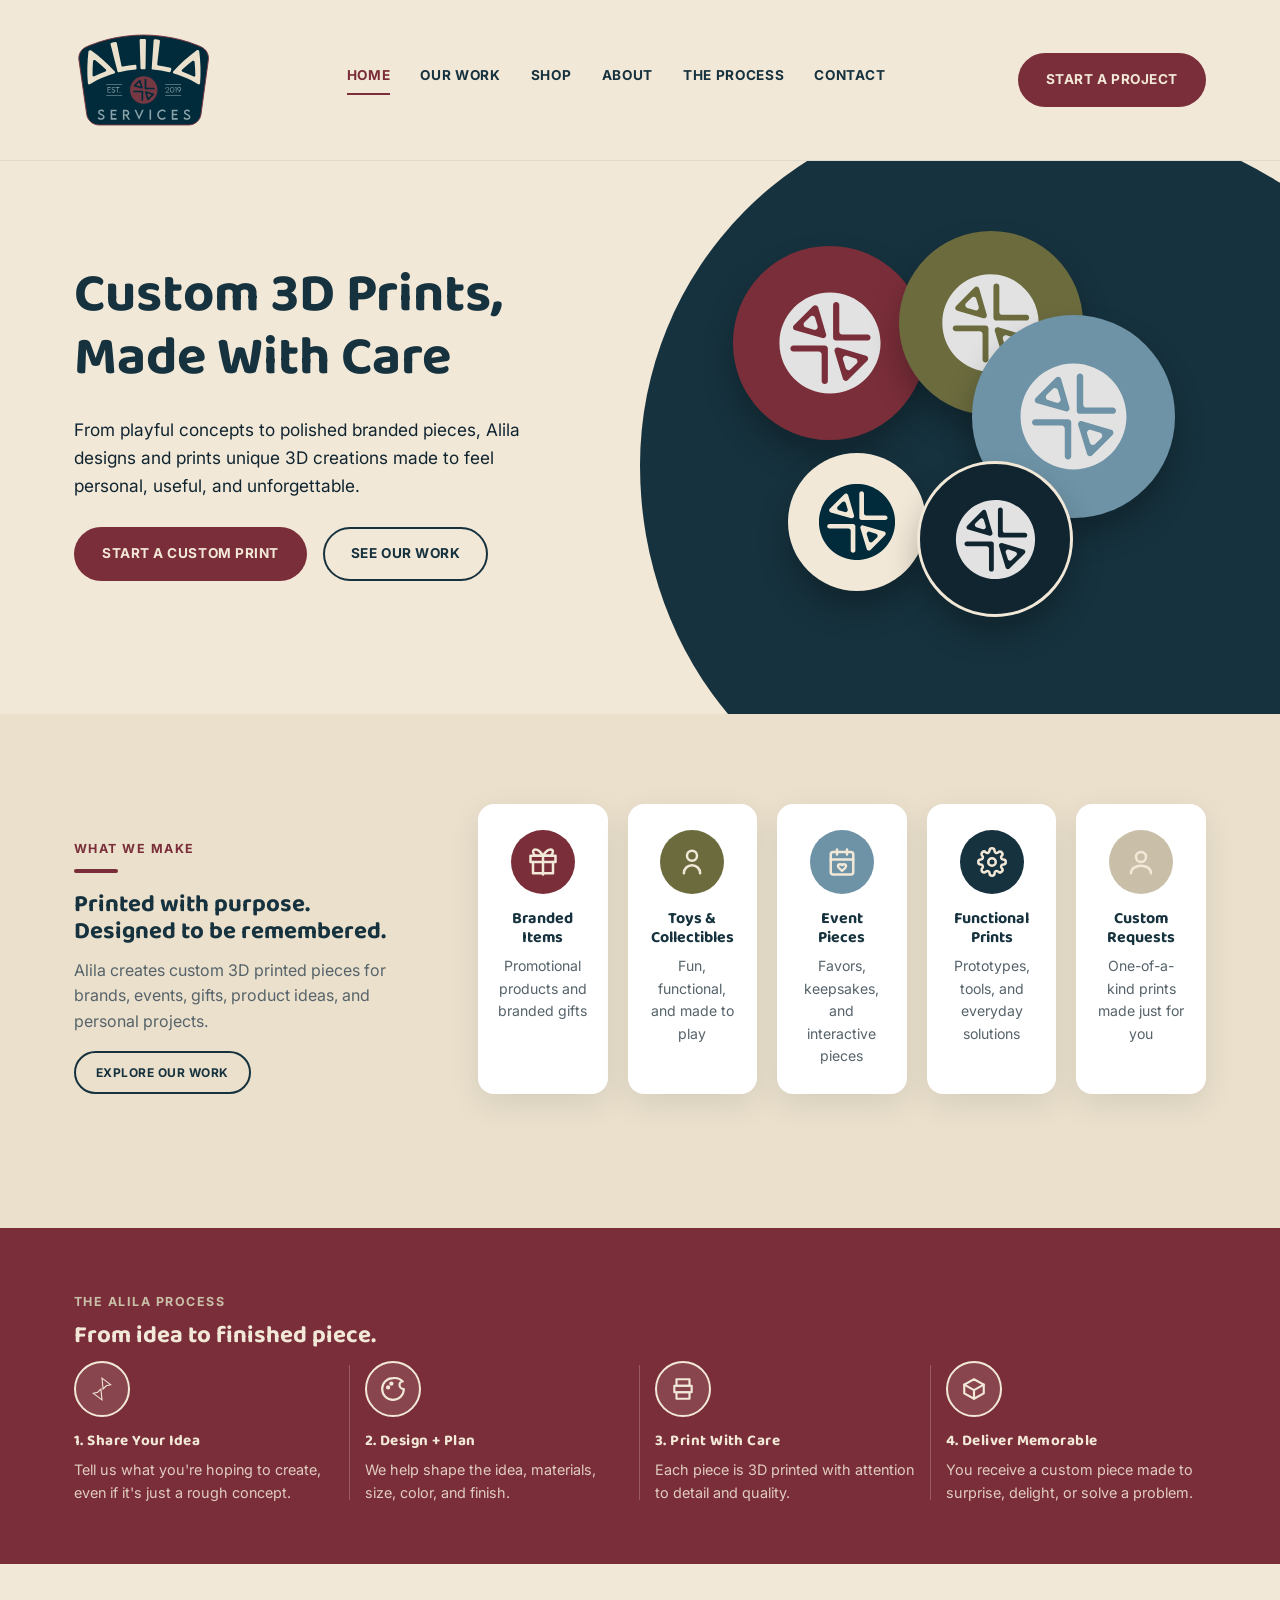
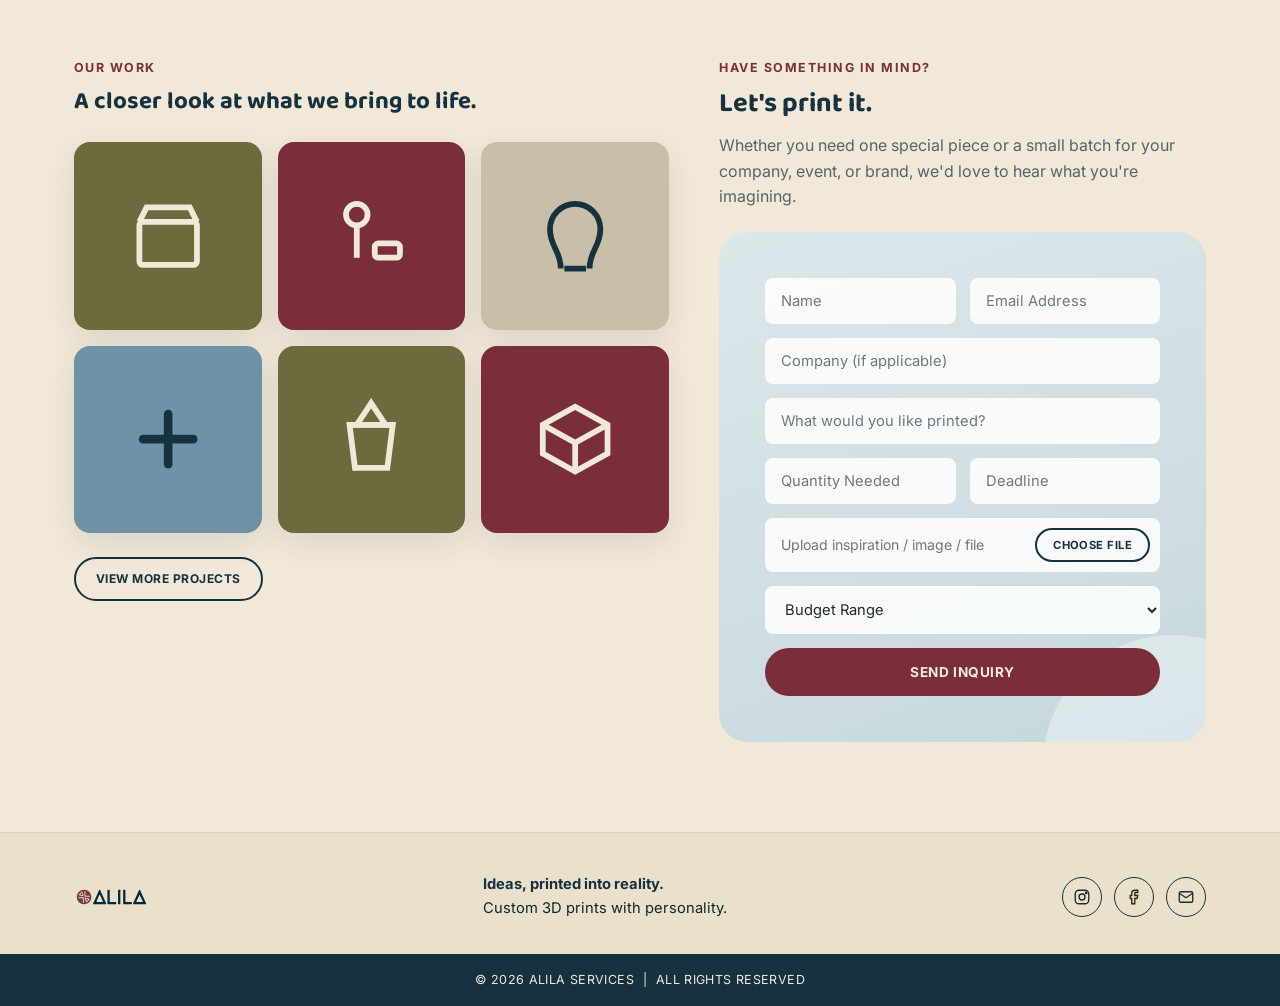
==== commit ae29032b: "Revert decorative icons back to distinct originals, keep hero mark The earlier "replace all placehol" ====
--- a/index.html
+++ b/index.html
@@ -79,27 +79,27 @@
       </div>
       <div class="grid-5">
         <div class="offer-card">
-          <div class="offer-icon bg-maroon"><img src="assets/img/mark-light.svg" alt=""></div>
+          <div class="offer-icon bg-maroon"><svg viewBox="0 0 24 24" fill="none" stroke-width="2" stroke-linecap="round" stroke-linejoin="round"><path d="M20 12v9H4v-9"/><path d="M2 7h20v5H2z"/><path d="M12 22V7"/><path d="M12 7S9 2 6 2 4 6 6 7h6z"/><path d="M12 7s3-5 6-5 2 4 0 5h-6z"/></svg></div>
           <h3>Branded Items</h3>
           <p>Promotional products and branded gifts</p>
         </div>
         <div class="offer-card">
-          <div class="offer-icon bg-olive"><img src="assets/img/mark-light.svg" alt=""></div>
+          <div class="offer-icon bg-olive"><svg viewBox="0 0 24 24" fill="none" stroke-width="2" stroke-linecap="round" stroke-linejoin="round"><circle cx="12" cy="7" r="4"/><path d="M5.5 21a6.5 6.5 0 0 1 13 0"/></svg></div>
           <h3>Toys &amp; Collectibles</h3>
           <p>Fun, functional, and made to play</p>
         </div>
         <div class="offer-card">
-          <div class="offer-icon bg-blue"><img src="assets/img/mark-light.svg" alt=""></div>
+          <div class="offer-icon bg-blue"><svg viewBox="0 0 24 24" fill="none" stroke-width="2" stroke-linecap="round" stroke-linejoin="round"><rect x="3" y="4" width="18" height="18" rx="2"/><path d="M16 2v4M8 2v4M3 10h18"/><path d="M12 14.5c1-1 2.2-1 3 0 .8 1-.5 2.5-3 4.5-2.5-2-3.8-3.5-3-4.5.8-1 2-1 3 0Z"/></svg></div>
           <h3>Event Pieces</h3>
           <p>Favors, keepsakes, and interactive pieces</p>
         </div>
         <div class="offer-card">
-          <div class="offer-icon bg-navy"><img src="assets/img/mark-light.svg" alt=""></div>
+          <div class="offer-icon bg-navy"><svg viewBox="0 0 24 24" fill="none" stroke-width="2" stroke-linecap="round" stroke-linejoin="round"><circle cx="12" cy="12" r="3"/><path d="M19.4 15a1.7 1.7 0 0 0 .34 1.87l.06.06a2 2 0 1 1-2.83 2.83l-.06-.06a1.7 1.7 0 0 0-1.87-.34 1.7 1.7 0 0 0-1 1.55V21a2 2 0 0 1-4 0v-.09A1.7 1.7 0 0 0 9 19.4a1.7 1.7 0 0 0-1.87.34l-.06.06a2 2 0 1 1-2.83-2.83l.06-.06A1.7 1.7 0 0 0 4.6 15a1.7 1.7 0 0 0-1.55-1H3a2 2 0 0 1 0-4h.09A1.7 1.7 0 0 0 4.6 9a1.7 1.7 0 0 0-.34-1.87l-.06-.06a2 2 0 1 1 2.83-2.83l.06.06A1.7 1.7 0 0 0 9 4.6a1.7 1.7 0 0 0 1-1.55V3a2 2 0 0 1 4 0v.09a1.7 1.7 0 0 0 1 1.55 1.7 1.7 0 0 0 1.87-.34l.06-.06a2 2 0 1 1 2.83 2.83l-.06.06A1.7 1.7 0 0 0 19.4 9a1.7 1.7 0 0 0 1.55 1H21a2 2 0 0 1 0 4h-.09a1.7 1.7 0 0 0-1.51 1Z"/></svg></div>
           <h3>Functional Prints</h3>
           <p>Prototypes, tools, and everyday solutions</p>
         </div>
         <div class="offer-card">
-          <div class="offer-icon bg-tan"><img src="assets/img/mark-dark.svg" alt=""></div>
+          <div class="offer-icon bg-tan"><svg viewBox="0 0 24 24" fill="none" stroke-width="2" stroke-linecap="round" stroke-linejoin="round"><circle cx="12" cy="8" r="4"/><path d="M4 21c0-4 4-6 8-6s8 2 8 6"/></svg></div>
           <h3>Custom Requests</h3>
           <p>One-of-a-kind prints made just for you</p>
         </div>
@@ -115,22 +115,22 @@
     <h2 style="font-size:1.5rem;">From idea to finished piece.</h2>
     <div class="steps">
       <div class="step">
-        <div class="step-icon"><img src="assets/img/mark-light.svg" alt=""></div>
+        <div class="step-icon"><svg viewBox="0 0 24 24"><path d="M12 2 L20 8 L16 9 L13 12 Z"/><path d="M12 22 L4 16 L8 15 L11 12 Z"/></svg></div>
         <h3>1. Share Your Idea</h3>
         <p>Tell us what you're hoping to create, even if it's just a rough concept.</p>
       </div>
       <div class="step">
-        <div class="step-icon"><img src="assets/img/mark-light.svg" alt=""></div>
+        <div class="step-icon"><svg viewBox="0 0 24 24" stroke-width="2" stroke-linecap="round" stroke-linejoin="round"><path d="M12 2a10 10 0 1 0 10 10 4 4 0 0 1-4-4 3 3 0 0 1 3-3 10 10 0 0 0-9-3Z"/><circle cx="7.5" cy="10.5" r="1"/><circle cx="10.5" cy="7" r="1"/></svg></div>
         <h3>2. Design + Plan</h3>
         <p>We help shape the idea, materials, size, color, and finish.</p>
       </div>
       <div class="step">
-        <div class="step-icon"><img src="assets/img/mark-light.svg" alt=""></div>
+        <div class="step-icon"><svg viewBox="0 0 24 24" stroke-width="2" stroke-linecap="round" stroke-linejoin="round"><rect x="6" y="3" width="12" height="6"/><path d="M6 15h12v6H6z"/><path d="M4 9h16v6H4z"/></svg></div>
         <h3>3. Print With Care</h3>
         <p>Each piece is 3D printed with attention to detail and quality.</p>
       </div>
       <div class="step">
-        <div class="step-icon"><img src="assets/img/mark-light.svg" alt=""></div>
+        <div class="step-icon"><svg viewBox="0 0 24 24" stroke-width="2" stroke-linecap="round" stroke-linejoin="round"><path d="m21 8-9-5-9 5 9 5 9-5Z"/><path d="M3 8v8l9 5 9-5V8"/><path d="M12 13v8"/></svg></div>
         <h3>4. Deliver Memorable</h3>
         <p>You receive a custom piece made to surprise, delight, or solve a problem.</p>
       </div>
@@ -145,12 +145,12 @@
       <div class="eyebrow">Our Work</div>
       <h2 style="font-size:1.5rem;">A closer look at what we bring to life.</h2>
       <div class="work-grid" style="margin-top:26px;">
-        <div class="work-tile bg-olive"><img src="assets/img/mark-light.svg" alt=""></div>
-        <div class="work-tile bg-maroon"><img src="assets/img/mark-light.svg" alt=""></div>
-        <div class="work-tile bg-tan"><img src="assets/img/mark-dark.svg" alt=""></div>
-        <div class="work-tile bg-blue"><img src="assets/img/mark-light.svg" alt=""></div>
-        <div class="work-tile bg-olive"><img src="assets/img/mark-light.svg" alt=""></div>
-        <div class="work-tile bg-maroon"><img src="assets/img/mark-light.svg" alt=""></div>
+        <div class="work-tile bg-olive"><svg viewBox="0 0 24 24" fill="none" stroke="#F2E8D8" stroke-width="1.6"><rect x="4" y="8" width="16" height="12" rx="1"/><path d="M4 8l2-4h12l2 4"/></svg></div>
+        <div class="work-tile bg-maroon"><svg viewBox="0 0 24 24" fill="none" stroke="#F2E8D8" stroke-width="1.6"><circle cx="8" cy="6" r="3"/><path d="M8 9v9"/><rect x="13" y="14" width="7" height="4" rx="1"/></svg></div>
+        <div class="work-tile bg-tan"><svg viewBox="0 0 24 24" fill="none" stroke="#16323E" stroke-width="1.6"><path d="M9 21h6M8 21c0-5-3-6-3-11a7 7 0 0 1 14 0c0 5-3 6-3 11"/></svg></div>
+        <div class="work-tile bg-blue"><svg viewBox="0 0 100 100"><rect x="45" y="16" width="10" height="68" rx="5" fill="#16323E"/><rect x="16" y="45" width="68" height="10" rx="5" fill="#16323E"/></svg></div>
+        <div class="work-tile bg-olive"><svg viewBox="0 0 24 24" fill="none" stroke="#F2E8D8" stroke-width="1.6"><path d="M12 2 8 8h8l-4-6Z"/><path d="M6 8h12l-1.5 12h-9L6 8Z"/></svg></div>
+        <div class="work-tile bg-maroon"><svg viewBox="0 0 24 24" fill="none" stroke="#F2E8D8" stroke-width="1.6"><path d="M12 3 21 8v8l-9 5-9-5V8l9-5Z"/><path d="M3 8l9 5 9-5M12 13v8"/></svg></div>
       </div>
       <a href="our-work.html" class="btn btn-outline btn-sm" style="margin-top:24px;">View More Projects</a>
     </div>
--- a/assets/css/style.css
+++ b/assets/css/style.css
@@ -301,6 +301,15 @@
   margin-top: 10px;
 }
 .step { position: relative; padding-left: 0; }
+.step:not(:last-child)::after {
+  content: "";
+  position: absolute;
+  top: 4px;
+  right: -15px;
+  bottom: 4px;
+  width: 1px;
+  background: rgba(242,232,216,0.25);
+}
 .step-icon {
   width: 56px;
   height: 56px;
